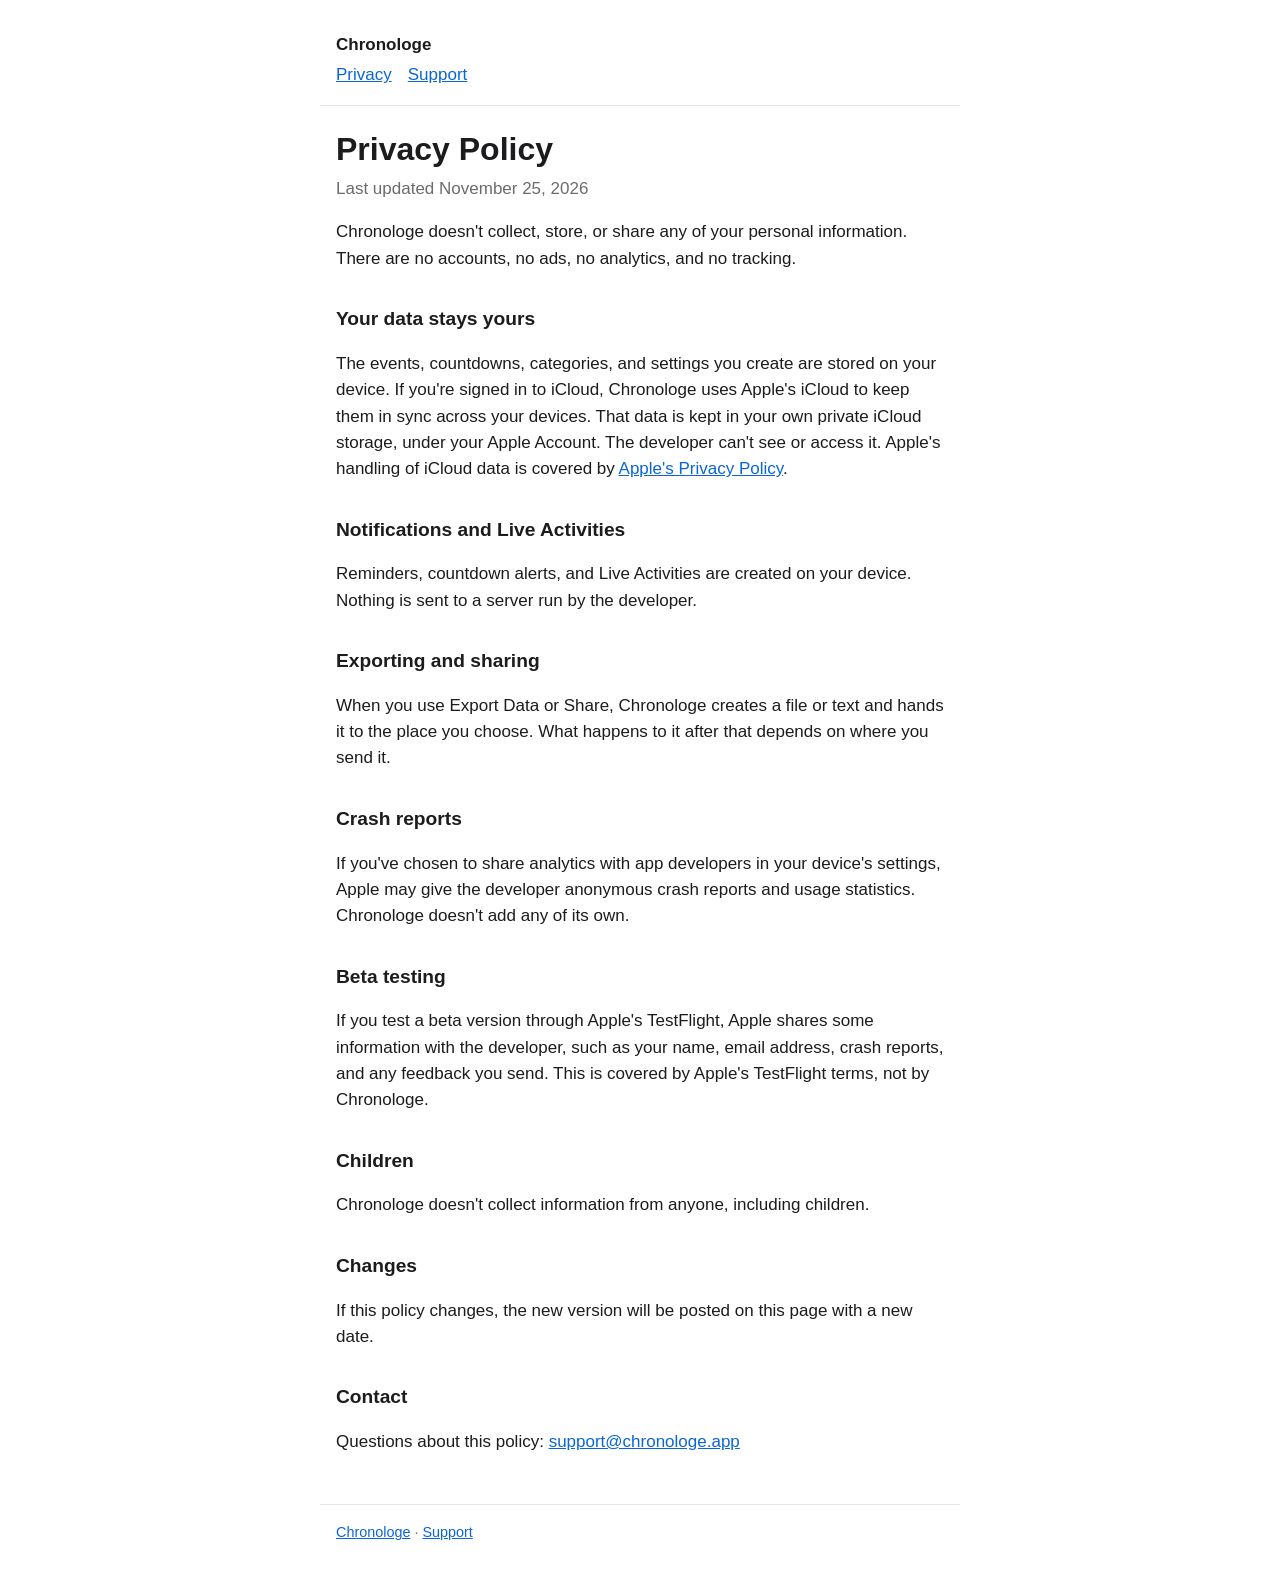
==== privacy/index.html @ 6cf15ad9 "Add the first version of the site Co-Authored-By: Claude Opus 5.5 <noreply@anthropic.com>" ====
<!doctype html>
<html lang="en">
<head>
  <meta charset="utf-8">
  <meta name="viewport" content="width=device-width, initial-scale=1">
  <meta name="color-scheme" content="light dark">
  <title>Chronologe Privacy Policy</title>
  <meta name="description" content="Chronologe doesn't collect, store, or share any of your personal information.">
  <link rel="stylesheet" href="/style.css">
</head>
<body>
  <header>
    <a class="home" href="/">Chronologe</a>
    <nav><a href="/privacy/">Privacy</a><a href="/support/">Support</a></nav>
  </header>
  <main>
    <h1>Privacy Policy</h1>
    <p class="updated">Last updated November 25, 2026</p>

    <p>Chronologe doesn't collect, store, or share any of your personal information. There are no accounts, no ads, no analytics, and no tracking.</p>

    <h2>Your data stays yours</h2>
    <p>The events, countdowns, categories, and settings you create are stored on your device. If you're signed in to iCloud, Chronologe uses Apple's iCloud to keep them in sync across your devices. That data is kept in your own private iCloud storage, under your Apple Account. The developer can't see or access it. Apple's handling of iCloud data is covered by <a href="https://www.apple.com/legal/privacy/">Apple's Privacy Policy</a>.</p>

    <h2>Notifications and Live Activities</h2>
    <p>Reminders, countdown alerts, and Live Activities are created on your device. Nothing is sent to a server run by the developer.</p>

    <h2>Exporting and sharing</h2>
    <p>When you use Export Data or Share, Chronologe creates a file or text and hands it to the place you choose. What happens to it after that depends on where you send it.</p>

    <h2>Crash reports</h2>
    <p>If you've chosen to share analytics with app developers in your device's settings, Apple may give the developer anonymous crash reports and usage statistics. Chronologe doesn't add any of its own.</p>

    <h2>Beta testing</h2>
    <p>If you test a beta version through Apple's TestFlight, Apple shares some information with the developer, such as your name, email address, crash reports, and any feedback you send. This is covered by Apple's TestFlight terms, not by Chronologe.</p>

    <h2>Children</h2>
    <p>Chronologe doesn't collect information from anyone, including children.</p>

    <h2>Changes</h2>
    <p>If this policy changes, the new version will be posted on this page with a new date.</p>

    <h2>Contact</h2>
    <p>Questions about this policy: <a href="mailto:support@chronologe.app">support@chronologe.app</a></p>
  </main>
  <footer>
    <a href="/">Chronologe</a> · <a href="/support/">Support</a>
  </footer>
</body>
</html>
---- style.css ----
:root {
  --bg: #ffffff;
  --text: #1c1c1e;
  --muted: #6c6c70;
  --accent: #0a66d8;
  --rule: #e5e5ea;
}

@media (prefers-color-scheme: dark) {
  :root {
    --bg: #000000;
    --text: #f2f2f7;
    --muted: #a1a1a6;
    --accent: #4da3ff;
    --rule: #2c2c2e;
  }
}

* { box-sizing: border-box; }

html { -webkit-text-size-adjust: 100%; }

body {
  margin: 0;
  background: var(--bg);
  color: var(--text);
  font: 17px/1.55 -apple-system, BlinkMacSystemFont, "SF Pro Text", "Helvetica Neue", Helvetica, Arial, sans-serif;
}

main, header, footer {
  max-width: 40rem;
  margin: 0 auto;
  padding: 0 16px;
}

header {
  padding-top: 2rem;
  padding-bottom: 1rem;
  border-bottom: 1px solid var(--rule);
}

header a.home {
  color: var(--text);
  font-weight: 600;
  text-decoration: none;
}

nav { margin-top: 0.25rem; }
nav a { margin-right: 1rem; }

main { padding-top: 1.5rem; padding-bottom: 2rem; }

h1 { font-size: 2rem; line-height: 1.2; margin: 0 0 0.5rem; }
h2 { font-size: 1.2rem; margin: 2rem 0 0.5rem; }

a { color: var(--accent); }

.tagline { color: var(--muted); font-style: italic; margin-top: 0; }
.updated { color: var(--muted); margin-top: 0; }

footer {
  padding-top: 1rem;
  padding-bottom: 2rem;
  border-top: 1px solid var(--rule);
  color: var(--muted);
  font-size: 0.9rem;
}
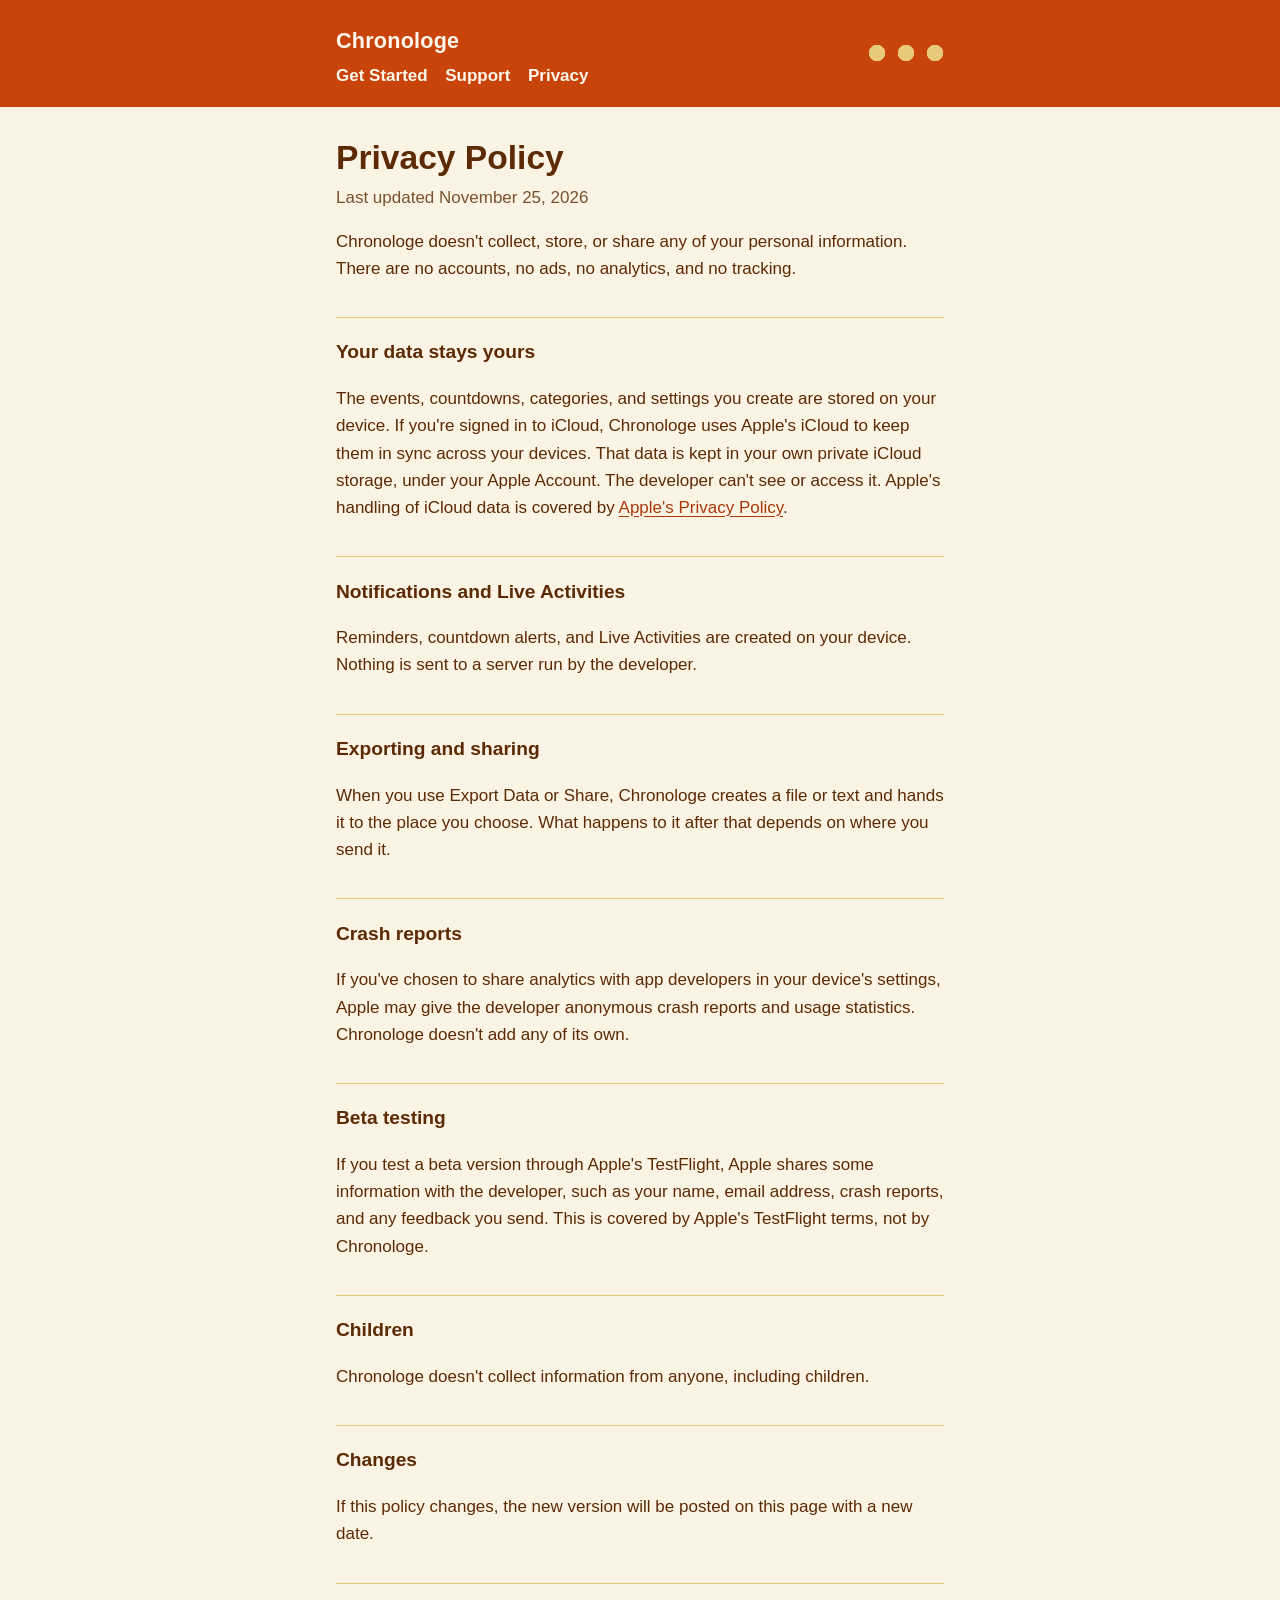
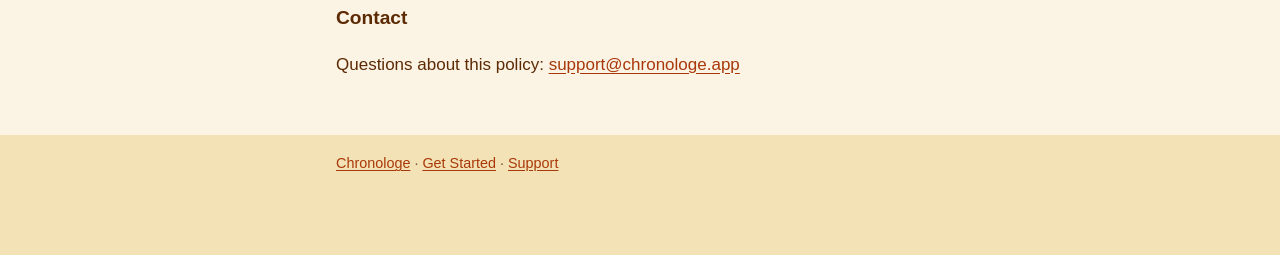
==== commit 8170f939: "Link to Getting Started from every page The header now reads Get Started, Support, Privacy on every " ====
--- a/privacy/index.html
+++ b/privacy/index.html
@@ -11,7 +11,7 @@
 <body>
   <header>
     <a class="home" href="/">Chronologe</a>
-    <nav><a href="/privacy/">Privacy</a><a href="/support/">Support</a></nav>
+    <nav><a href="/start/">Get Started</a><a href="/support/">Support</a><a href="/privacy/" aria-current="page">Privacy</a></nav>
   </header>
   <main>
     <h1>Privacy Policy</h1>
@@ -44,7 +44,7 @@
     <p>Questions about this policy: <a href="mailto:support@chronologe.app">support@chronologe.app</a></p>
   </main>
   <footer>
-    <a href="/">Chronologe</a> · <a href="/support/">Support</a>
+    <a href="/">Chronologe</a> · <a href="/start/">Get Started</a> · <a href="/support/">Support</a>
   </footer>
 </body>
 </html>
--- a/style.css
+++ b/style.css
@@ -1,18 +1,40 @@
+/*
+  Chronologe site styles.
+
+  Colors come from the app icon (Icon/OG/*.svg in the app repo):
+    Light icon: band #C9440A, body #E8C87A, face #D4A843, hands #5C2A04
+    Dark icon:  band #8B2E00, body #1A0800, face #2E1800, hands #FFDC6A,
+                second hand #FF6B1A
+  Variants (lighter cream, deeper link red) keep text at WCAG AA contrast.
+*/
+
 :root {
-  --bg: #ffffff;
-  --text: #1c1c1e;
-  --muted: #6c6c70;
-  --accent: #0a66d8;
-  --rule: #e5e5ea;
+  --bg: #FBF4E4;          /* icon sand, lightened for reading */
+  --surface: #F3E2B5;     /* icon sand, slightly lightened */
+  --text: #5C2A04;        /* icon hands */
+  --muted: #7A5230;
+  --heading: #5C2A04;
+  --accent: #A8380A;      /* icon band, deepened for link contrast */
+  --accent-hover: #C9440A;
+  --band: #C9440A;        /* icon band */
+  --band-text: #FFF8EA;
+  --band-dot: #E8C87A;    /* icon dots */
+  --rule: #E8C87A;        /* icon body */
 }
 
 @media (prefers-color-scheme: dark) {
   :root {
-    --bg: #000000;
-    --text: #f2f2f7;
-    --muted: #a1a1a6;
-    --accent: #4da3ff;
-    --rule: #2c2c2e;
+    --bg: #1A0800;        /* dark icon body */
+    --surface: #2E1800;   /* dark icon face */
+    --text: #F3E4C4;
+    --muted: #C2A57A;
+    --heading: #FFDC6A;   /* dark icon hands */
+    --accent: #FF6B1A;    /* dark icon second hand */
+    --accent-hover: #FF8A47;
+    --band: #8B2E00;      /* dark icon band */
+    --band-text: #FFDC6A;
+    --band-dot: #1A0800;  /* dark icon dots */
+    --rule: #4A3412;      /* like the dark icon's clock ring */
   }
 }
 
@@ -24,44 +46,118 @@
   margin: 0;
   background: var(--bg);
   color: var(--text);
-  font: 17px/1.55 -apple-system, BlinkMacSystemFont, "SF Pro Text", "Helvetica Neue", Helvetica, Arial, sans-serif;
+  font: 17px/1.6 -apple-system, BlinkMacSystemFont, "SF Pro Text", "Helvetica Neue", Helvetica, Arial, sans-serif;
 }
 
-main, header, footer {
+::selection { background: var(--band); color: var(--band-text); }
+
+/* Content column: 40rem wide, 16px gutters on small screens. */
+main {
   max-width: 40rem;
   margin: 0 auto;
-  padding: 0 16px;
+  padding: 2rem 16px 2.5rem;
 }
 
+/* The header and footer run edge to edge, with their contents lined up
+   on the same column as main. */
+header, footer {
+  padding-left: max(16px, calc((100% - 40rem) / 2 + 16px));
+  padding-right: max(16px, calc((100% - 40rem) / 2 + 16px));
+}
+
+/* Header: the icon's calendar band, three dots included. */
 header {
-  padding-top: 2rem;
-  padding-bottom: 1rem;
-  border-bottom: 1px solid var(--rule);
+  position: relative;
+  background: var(--band);
+  color: var(--band-text);
+  padding-top: 1.5rem;
+  padding-bottom: 1.1rem;
+}
+
+header::after {
+  content: "";
+  position: absolute;
+  top: 50%;
+  right: max(16px, calc((100% - 40rem) / 2 + 16px));
+  width: 76px;
+  height: 18px;
+  margin-top: -9px;
+  background:
+    radial-gradient(circle, var(--band-dot) 8px, transparent 8.5px) 0 0 / 18px 18px no-repeat,
+    radial-gradient(circle, var(--band-dot) 8px, transparent 8.5px) 29px 0 / 18px 18px no-repeat,
+    radial-gradient(circle, var(--band-dot) 8px, transparent 8.5px) 58px 0 / 18px 18px no-repeat;
 }
 
 header a.home {
-  color: var(--text);
-  font-weight: 600;
+  color: var(--band-text);
+  font-size: 1.35rem;
+  font-weight: 700;
+  letter-spacing: 0.01em;
   text-decoration: none;
 }
 
-nav { margin-top: 0.25rem; }
-nav a { margin-right: 1rem; }
+nav { margin-top: 0.2rem; }
 
-main { padding-top: 1.5rem; padding-bottom: 2rem; }
+nav a {
+  color: var(--band-text);
+  margin-right: 1.1rem;
+  text-decoration: none;
+  font-weight: 600;
+  border-bottom: 2px solid transparent;
+}
 
-h1 { font-size: 2rem; line-height: 1.2; margin: 0 0 0.5rem; }
-h2 { font-size: 1.2rem; margin: 2rem 0 0.5rem; }
+nav a:hover, nav a:focus-visible { border-bottom-color: var(--band-text); }
 
-a { color: var(--accent); }
+/* Headings */
+h1 {
+  color: var(--heading);
+  font-size: 2.1rem;
+  line-height: 1.15;
+  margin: 0 0 0.4rem;
+}
 
-.tagline { color: var(--muted); font-style: italic; margin-top: 0; }
+h2 {
+  color: var(--heading);
+  font-size: 1.2rem;
+  margin: 2.2rem 0 0.4rem;
+  padding-top: 1.2rem;
+  border-top: 1px solid var(--rule);
+}
+
+/* Links */
+a { color: var(--accent); text-underline-offset: 0.15em; }
+a:hover { color: var(--accent-hover); }
+
+a:focus-visible {
+  outline: 2px solid var(--accent);
+  outline-offset: 2px;
+  border-radius: 2px;
+}
+
+header a:focus-visible { outline-color: var(--band-text); }
+
+strong { color: var(--heading); }
+
+.tagline {
+  color: var(--muted);
+  font-style: italic;
+  font-size: 1.1rem;
+  margin-top: 0;
+}
+
 .updated { color: var(--muted); margin-top: 0; }
 
 footer {
-  padding-top: 1rem;
-  padding-bottom: 2rem;
-  border-top: 1px solid var(--rule);
+  background: var(--surface);
   color: var(--muted);
   font-size: 0.9rem;
+  padding-top: 1.1rem;
+  /* Room below the links: on iPhone, Safari's first tap near the bottom
+     edge only brings back its toolbar, so keep the links above that zone. */
+  padding-bottom: calc(5rem + env(safe-area-inset-bottom, 0px));
 }
+
+/* On a narrow phone the dots would crowd the title, so they go. */
+@media (max-width: 380px) {
+  header::after { display: none; }
+}
